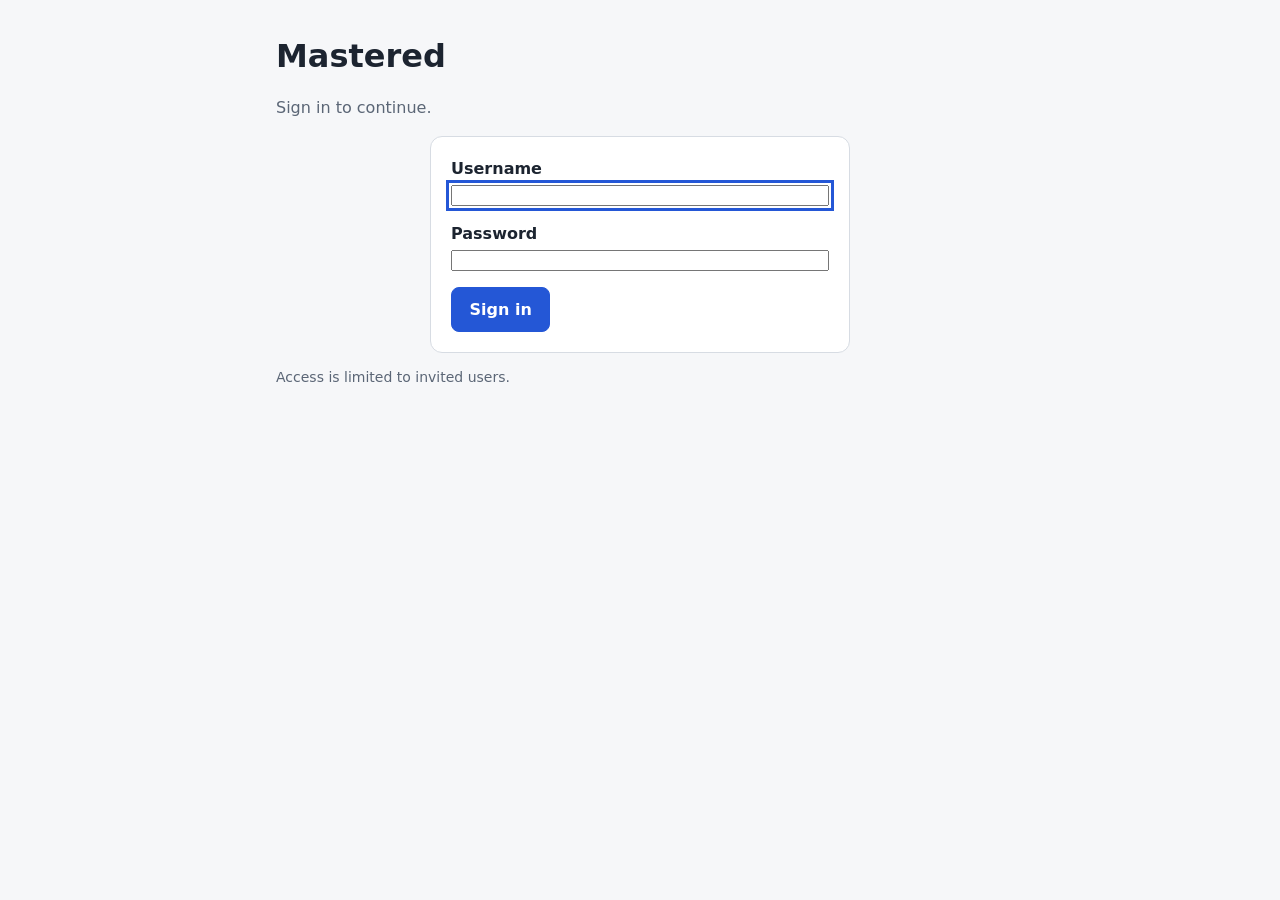
==== web/static/login.html @ 98c95085 "feat: Implement login functionality and account management UI" ====
<!doctype html>
<html lang="en">
<head>
<meta charset="utf-8">
<meta name="viewport" content="width=device-width, initial-scale=1">
<meta name="color-scheme" content="light dark">
<title>Sign in - Mastered</title>
<link rel="stylesheet" href="style.css">
<script src="login.js" defer></script>
</head>
<body>
<header class="site-header">
  <h1>Mastered</h1>
  <p>Sign in to continue.</p>
</header>
<main>
  <form id="login-form" class="login" novalidate>
    <div class="field">
      <label for="username">Username</label>
      <input id="username" name="username" type="text" autocomplete="username" autocapitalize="none" spellcheck="false" maxlength="64" required>
    </div>
    <div class="field">
      <label for="password">Password</label>
      <input id="password" name="password" type="password" autocomplete="current-password" maxlength="256" required>
    </div>
    <p id="login-message" class="form-error" role="alert" hidden></p>
    <button id="login-submit" type="submit" class="primary">Sign in</button>
  </form>
</main>
<footer class="site-footer">
  <p>Access is limited to invited users.</p>
</footer>
</body>
</html>
---- web/static/style.css ----
:root {
  --bg: #f6f7f9;
  --surface: #ffffff;
  --text: #1c2430;
  --muted: #5b6676;
  --border: #d7dce3;
  --accent: #2457d6;
  --accent-text: #ffffff;
  --danger: #b3261e;
  --danger-bg: #fdecea;
  --warn-bg: #fff4d6;
  --curve-target: #8a94a6;
  --curve-fit: #2457d6;
}

@media (prefers-color-scheme: dark) {
  :root {
    --bg: #12161c;
    --surface: #1b212a;
    --text: #e8ecf2;
    --muted: #9aa5b5;
    --border: #2d3644;
    --accent: #6d98ff;
    --accent-text: #0b1020;
    --danger: #ff8a80;
    --danger-bg: #3a1d1b;
    --warn-bg: #3a3118;
    --curve-target: #8a94a6;
    --curve-fit: #6d98ff;
  }
}

* {
  box-sizing: border-box;
}

[hidden] {
  display: none !important;
}

body {
  margin: 0;
  background: var(--bg);
  color: var(--text);
  font: 16px/1.5 system-ui, -apple-system, "Segoe UI", Roboto, sans-serif;
}

.site-header,
main,
.site-footer {
  max-width: 760px;
  margin: 0 auto;
  padding: 0 1rem;
}

.site-header {
  padding-top: 2rem;
}

.site-header h1 {
  margin: 0 0 0.25rem;
  font-size: 2rem;
}

.site-header p,
.site-footer p,
small,
.hint {
  color: var(--muted);
}

.site-footer {
  padding-bottom: 2rem;
  font-size: 0.875rem;
}

form,
.panel {
  background: var(--surface);
  border: 1px solid var(--border);
  border-radius: 12px;
  padding: 1.25rem;
  margin-top: 1rem;
}

.panel.error {
  border-color: var(--danger);
  background: var(--danger-bg);
}

.panel h2,
.panel h3 {
  margin-top: 0;
}

.notice {
  margin: 1rem 0 0;
  padding: 0.6rem 0.9rem;
  border-radius: 8px;
  background: var(--warn-bg);
}

.grid {
  display: grid;
  gap: 1rem;
  margin-bottom: 1rem;
}

.grid.two {
  grid-template-columns: repeat(auto-fit, minmax(260px, 1fr));
}

.field {
  display: flex;
  flex-direction: column;
  gap: 0.25rem;
}

label {
  font-weight: 600;
}

input[type="number"],
input[type="file"],
select {
  width: 100%;
  padding: 0.5rem;
  border: 1px solid var(--border);
  border-radius: 8px;
  background: var(--bg);
  color: var(--text);
  font: inherit;
}

input[type="range"] {
  width: 100%;
}

details {
  margin-bottom: 1rem;
}

summary {
  cursor: pointer;
  font-weight: 600;
  margin-bottom: 0.75rem;
}

.checks {
  display: grid;
  gap: 0.4rem;
}

.checks label {
  font-weight: 400;
}

button,
.button {
  display: inline-block;
  padding: 0.6rem 1.1rem;
  border: 1px solid var(--border);
  border-radius: 8px;
  background: var(--surface);
  color: var(--text);
  font: inherit;
  text-decoration: none;
  cursor: pointer;
}

button.primary,
.button.primary {
  border-color: var(--accent);
  background: var(--accent);
  color: var(--accent-text);
  font-weight: 600;
}

button:disabled {
  opacity: 0.5;
  cursor: not-allowed;
}

:focus-visible {
  outline: 3px solid var(--accent);
  outline-offset: 2px;
}

progress {
  width: 100%;
  height: 1.1rem;
}

.table-wrap {
  overflow-x: auto;
}

table {
  width: 100%;
  border-collapse: collapse;
  font-size: 0.95rem;
}

th,
td {
  padding: 0.4rem 0.6rem;
  border-bottom: 1px solid var(--border);
  text-align: right;
  white-space: nowrap;
}

th:first-child,
td:first-child {
  text-align: left;
}

.warnings {
  padding: 0.6rem 0.9rem 0.6rem 2rem;
  border-radius: 8px;
  background: var(--warn-bg);
}

.chart-block {
  margin: 1.5rem 0;
}

.chart-block svg {
  display: block;
  width: 100%;
  height: auto;
}

.chart-axis {
  stroke: var(--border);
  stroke-width: 1;
}

.chart-label {
  fill: var(--muted);
  font-size: 11px;
}

.chart-target {
  fill: none;
  stroke: var(--curve-target);
  stroke-width: 2;
  stroke-dasharray: 5 4;
}

.chart-fit {
  fill: none;
  stroke: var(--curve-fit);
  stroke-width: 2.5;
}

.legend {
  display: flex;
  gap: 1rem;
  font-size: 0.875rem;
  color: var(--muted);
}

.form-error {
  margin: 0 0 1rem;
  padding: 0.6rem 0.9rem;
  border-radius: 8px;
  background: var(--danger-bg);
  color: var(--danger);
}

.hint {
  margin: 0.25rem 0 1rem;
}

.player {
  margin: 1.5rem 0;
}

.player-row {
  display: flex;
  flex-wrap: wrap;
  align-items: center;
  gap: 0.75rem;
  margin-bottom: 0.75rem;
}

.player-row input[type="range"] {
  flex: 1 1 160px;
  min-width: 120px;
}

.time {
  min-width: 5.5rem;
  color: var(--muted);
  font-variant-numeric: tabular-nums;
  text-align: right;
}

.segmented {
  display: inline-flex;
}

.segmented button {
  border-radius: 0;
}

.segmented button:first-child {
  border-radius: 8px 0 0 8px;
}

.segmented button:last-child {
  border-radius: 0 8px 8px 0;
  margin-left: -1px;
}

.segmented button[aria-pressed="true"] {
  border-color: var(--accent);
  background: var(--accent);
  color: var(--accent-text);
  font-weight: 600;
}

label.inline {
  display: inline-flex;
  align-items: center;
  gap: 0.4rem;
  font-weight: 400;
}

.account {
  display: flex;
  flex-wrap: wrap;
  align-items: center;
  gap: 0.75rem;
  margin-top: 0.75rem;
  color: var(--muted);
}

.login {
  max-width: 420px;
  margin-left: auto;
  margin-right: auto;
}

.login .field {
  margin-bottom: 1rem;
}
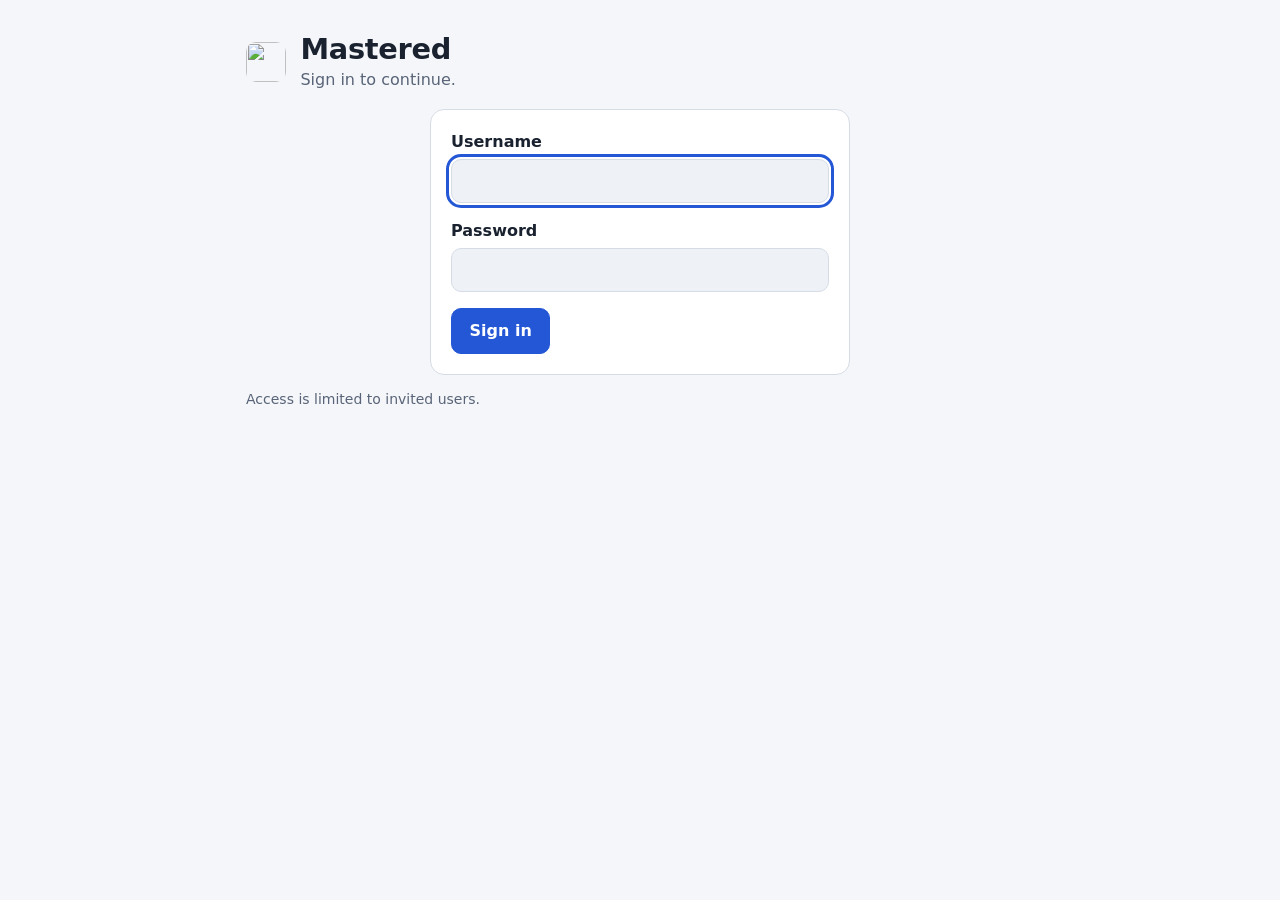
==== commit ff2349f0: "feat: Enhance login page structure and improve UI elements for better user experience" ====
--- a/web/static/login.html
+++ b/web/static/login.html
@@ -2,18 +2,25 @@
 <html lang="en">
 <head>
 <meta charset="utf-8">
-<meta name="viewport" content="width=device-width, initial-scale=1">
+<meta name="viewport" content="width=device-width, initial-scale=1, viewport-fit=cover">
 <meta name="color-scheme" content="light dark">
+<link rel="icon" href="/favicon.svg" type="image/svg+xml">
 <title>Sign in - Mastered</title>
+<script src="theme.js"></script>
 <link rel="stylesheet" href="style.css">
 <script src="login.js" defer></script>
 </head>
 <body>
 <header class="site-header">
-  <h1>Mastered</h1>
-  <p>Sign in to continue.</p>
+  <div class="brand">
+    <img class="logo" src="/favicon.svg" alt="" width="40" height="40">
+    <div class="brand-text">
+      <h1>Mastered</h1>
+      <p>Sign in to continue.</p>
+    </div>
+  </div>
 </header>
-<main>
+<main class="shell">
   <form id="login-form" class="login" novalidate>
     <div class="field">
       <label for="username">Username</label>
--- a/web/static/style.css
+++ b/web/static/style.css
@@ -1,32 +1,48 @@
 :root {
-  --bg: #f6f7f9;
-  --surface: #ffffff;
-  --text: #1c2430;
-  --muted: #5b6676;
-  --border: #d7dce3;
-  --accent: #2457d6;
-  --accent-text: #ffffff;
-  --danger: #b3261e;
-  --danger-bg: #fdecea;
-  --warn-bg: #fff4d6;
-  --curve-target: #8a94a6;
-  --curve-fit: #2457d6;
-}
-
-@media (prefers-color-scheme: dark) {
+  color-scheme: dark;
+  --bg: #0e1116;
+  --surface: #171c24;
+  --surface-2: #1e2530;
+  --text: #e9edf3;
+  --muted: #9ba6b6;
+  --border: #2a3342;
+  --accent: #6ea0ff;
+  --accent-strong: #4a82f5;
+  --accent-text: #08101f;
+  --good: #4cc38a;
+  --danger: #ff8a80;
+  --danger-bg: #3a1d1b;
+  --warn-bg: #3a3118;
+  --curve-target: #9ba6b6;
+  --curve-fit: #6ea0ff;
+  --curve-input: #8a94a6;
+  --curve-reference: #f0b35a;
+  --wave-back: #3a4558;
+  --wave-front: #6ea0ff;
+}
+
+@media (prefers-color-scheme: light) {
   :root {
-    --bg: #12161c;
-    --surface: #1b212a;
-    --text: #e8ecf2;
-    --muted: #9aa5b5;
-    --border: #2d3644;
-    --accent: #6d98ff;
-    --accent-text: #0b1020;
-    --danger: #ff8a80;
-    --danger-bg: #3a1d1b;
-    --warn-bg: #3a3118;
-    --curve-target: #8a94a6;
-    --curve-fit: #6d98ff;
+    color-scheme: light;
+    --bg: #f4f6f9;
+    --surface: #ffffff;
+    --surface-2: #eef1f6;
+    --text: #1a2230;
+    --muted: #596478;
+    --border: #d6dce6;
+    --accent: #2457d6;
+    --accent-strong: #1b45b0;
+    --accent-text: #ffffff;
+    --good: #12805a;
+    --danger: #b3261e;
+    --danger-bg: #fdecea;
+    --warn-bg: #fff4d6;
+    --curve-target: #6b7587;
+    --curve-fit: #2457d6;
+    --curve-input: #7b8598;
+    --curve-reference: #c27a0e;
+    --wave-back: #c3cbd9;
+    --wave-front: #2457d6;
   }
 }
 
@@ -42,13 +58,13 @@
   margin: 0;
   background: var(--bg);
   color: var(--text);
-  font: 16px/1.5 system-ui, -apple-system, "Segoe UI", Roboto, sans-serif;
+  font: 16px/1.55 system-ui, -apple-system, "Segoe UI", Roboto, "Helvetica Neue", sans-serif;
 }
 
 .site-header,
 main,
 .site-footer {
-  max-width: 760px;
+  max-width: 820px;
   margin: 0 auto;
   padding: 0 1rem;
 }
@@ -57,9 +73,22 @@
   padding-top: 2rem;
 }
 
+.brand {
+  display: flex;
+  align-items: center;
+  gap: 0.9rem;
+}
+
+.logo {
+  border-radius: 10px;
+  flex: none;
+}
+
 .site-header h1 {
-  margin: 0 0 0.25rem;
-  font-size: 2rem;
+  margin: 0;
+  font-size: 1.8rem;
+  line-height: 1.2;
+  letter-spacing: -0.01em;
 }
 
 .site-header p,
@@ -69,6 +98,10 @@
   color: var(--muted);
 }
 
+.site-header p {
+  margin: 0.1rem 0 0;
+}
+
 .site-footer {
   padding-bottom: 2rem;
   font-size: 0.875rem;
@@ -78,9 +111,43 @@
 .panel {
   background: var(--surface);
   border: 1px solid var(--border);
-  border-radius: 12px;
+  border-radius: 14px;
   padding: 1.25rem;
   margin-top: 1rem;
+}
+
+form#job-form {
+  padding: 0.5rem 1.25rem 1.25rem;
+}
+
+.step {
+  padding: 1rem 0;
+  border-bottom: 1px solid var(--border);
+}
+
+details.step {
+  border-bottom: 0;
+}
+
+.step h2 {
+  display: flex;
+  align-items: center;
+  gap: 0.6rem;
+  margin: 0 0 0.9rem;
+  font-size: 1.1rem;
+}
+
+.num {
+  display: inline-flex;
+  align-items: center;
+  justify-content: center;
+  width: 1.7rem;
+  height: 1.7rem;
+  border-radius: 50%;
+  background: var(--accent);
+  color: var(--accent-text);
+  font-size: 0.9rem;
+  font-weight: 700;
 }
 
 .panel.error {
@@ -96,18 +163,18 @@
 .notice {
   margin: 1rem 0 0;
   padding: 0.6rem 0.9rem;
-  border-radius: 8px;
+  border-radius: 10px;
   background: var(--warn-bg);
 }
 
 .grid {
   display: grid;
   gap: 1rem;
-  margin-bottom: 1rem;
+  margin-bottom: 0.5rem;
 }
 
 .grid.two {
-  grid-template-columns: repeat(auto-fit, minmax(260px, 1fr));
+  grid-template-columns: repeat(auto-fit, minmax(240px, 1fr));
 }
 
 .field {
@@ -121,38 +188,123 @@
 }
 
 input[type="number"],
-input[type="file"],
+input[type="text"],
+input[type="password"],
 select {
   width: 100%;
-  padding: 0.5rem;
+  padding: 0.55rem 0.65rem;
   border: 1px solid var(--border);
-  border-radius: 8px;
-  background: var(--bg);
+  border-radius: 10px;
+  background: var(--surface-2);
   color: var(--text);
   font: inherit;
 }
 
 input[type="range"] {
   width: 100%;
-}
-
-details {
-  margin-bottom: 1rem;
+  accent-color: var(--accent);
+}
+
+input[type="checkbox"] {
+  accent-color: var(--accent);
+  width: 1.05rem;
+  height: 1.05rem;
+}
+
+.file-input {
+  position: absolute;
+  width: 1px;
+  height: 1px;
+  opacity: 0;
+  overflow: hidden;
+  pointer-events: none;
+}
+
+.dropzone {
+  display: flex;
+  flex-direction: column;
+  justify-content: center;
+  gap: 0.2rem;
+  min-height: 7.5rem;
+  padding: 1rem;
+  border: 2px dashed var(--border);
+  border-radius: 12px;
+  background: var(--surface-2);
+  font-weight: 400;
+  text-align: center;
+  cursor: pointer;
+  transition: border-color 0.15s, background 0.15s;
+}
+
+.dropzone:hover,
+.dropzone.drag {
+  border-color: var(--accent);
+}
+
+.dropzone.filled {
+  border-style: solid;
+  border-color: var(--good);
+}
+
+.file-input:focus-visible + .dropzone,
+.field:focus-within .dropzone {
+  outline: 3px solid var(--accent);
+  outline-offset: 2px;
+}
+
+.drop-title {
+  font-weight: 700;
+}
+
+.drop-name {
+  overflow-wrap: anywhere;
+}
+
+.drop-hint {
+  color: var(--muted);
+  font-size: 0.875rem;
+}
+
+.chips {
+  display: flex;
+  flex-wrap: wrap;
+  gap: 0.5rem;
+}
+
+.chip {
+  padding: 0.4rem 0.85rem;
+  border-radius: 999px;
+}
+
+.chip[aria-pressed="true"] {
+  border-color: var(--accent);
+  background: var(--accent);
+  color: var(--accent-text);
+  font-weight: 600;
 }
 
 summary {
   cursor: pointer;
-  font-weight: 600;
-  margin-bottom: 0.75rem;
+  font-weight: 700;
+  padding: 0.25rem 0 0.75rem;
 }
 
 .checks {
   display: grid;
-  gap: 0.4rem;
+  gap: 0.5rem;
+  margin-top: 0.75rem;
 }
 
 .checks label {
+  display: flex;
+  align-items: center;
+  gap: 0.5rem;
   font-weight: 400;
+}
+
+.checks .with-input input[type="number"] {
+  width: 5.5rem;
+  padding: 0.25rem 0.4rem;
 }
 
 button,
@@ -160,12 +312,18 @@
   display: inline-block;
   padding: 0.6rem 1.1rem;
   border: 1px solid var(--border);
-  border-radius: 8px;
-  background: var(--surface);
+  border-radius: 10px;
+  background: var(--surface-2);
   color: var(--text);
   font: inherit;
+  text-align: center;
   text-decoration: none;
   cursor: pointer;
+}
+
+button:hover:not(:disabled),
+.button:hover {
+  border-color: var(--accent);
 }
 
 button.primary,
@@ -173,7 +331,18 @@
   border-color: var(--accent);
   background: var(--accent);
   color: var(--accent-text);
-  font-weight: 600;
+  font-weight: 700;
+}
+
+button.primary:hover:not(:disabled),
+.button.primary:hover {
+  background: var(--accent-strong);
+  border-color: var(--accent-strong);
+}
+
+.wide {
+  width: 100%;
+  margin-top: 1rem;
 }
 
 button:disabled {
@@ -188,7 +357,90 @@
 
 progress {
   width: 100%;
-  height: 1.1rem;
+  height: 0.9rem;
+  accent-color: var(--accent);
+}
+
+.steps-list {
+  display: flex;
+  flex-wrap: wrap;
+  gap: 0.4rem 1rem;
+  margin: 0 0 1rem;
+  padding: 0;
+  list-style: none;
+  color: var(--muted);
+}
+
+.steps-list li::before {
+  content: "○ ";
+}
+
+.steps-list li.done {
+  color: var(--good);
+}
+
+.steps-list li.done::before {
+  content: "● ";
+}
+
+.steps-list li.current {
+  color: var(--text);
+  font-weight: 700;
+}
+
+.steps-list li.current::before {
+  content: "◐ ";
+}
+
+.hero {
+  display: flex;
+  flex-wrap: wrap;
+  align-items: center;
+  justify-content: space-between;
+  gap: 1rem;
+}
+
+.hero h2 {
+  margin-bottom: 0.2rem;
+}
+
+.hero .hint {
+  margin: 0;
+}
+
+.stats {
+  display: grid;
+  grid-template-columns: repeat(auto-fit, minmax(170px, 1fr));
+  gap: 0.75rem;
+  margin-top: 1rem;
+}
+
+.stat {
+  padding: 0.9rem 1rem;
+  border: 1px solid var(--border);
+  border-radius: 12px;
+  background: var(--surface);
+}
+
+.stat .label {
+  color: var(--muted);
+  font-size: 0.85rem;
+}
+
+.stat .value {
+  font-size: 1.45rem;
+  font-weight: 700;
+  font-variant-numeric: tabular-nums;
+  overflow-wrap: anywhere;
+}
+
+.stat .sub {
+  color: var(--muted);
+  font-size: 0.85rem;
+}
+
+.stat.good .value {
+  color: var(--good);
 }
 
 .table-wrap {
@@ -203,10 +455,11 @@
 
 th,
 td {
-  padding: 0.4rem 0.6rem;
+  padding: 0.45rem 0.6rem;
   border-bottom: 1px solid var(--border);
   text-align: right;
   white-space: nowrap;
+  font-variant-numeric: tabular-nums;
 }
 
 th:first-child,
@@ -215,13 +468,18 @@
 }
 
 .warnings {
-  padding: 0.6rem 0.9rem 0.6rem 2rem;
-  border-radius: 8px;
+  margin: 1rem 0 0;
+  padding: 0.7rem 1rem 0.7rem 2rem;
+  border-radius: 10px;
   background: var(--warn-bg);
 }
 
 .chart-block {
-  margin: 1.5rem 0;
+  margin: 1.25rem 0;
+}
+
+.chart-block h4 {
+  margin: 0 0 0.5rem;
 }
 
 .chart-block svg {
@@ -247,33 +505,62 @@
   stroke-dasharray: 5 4;
 }
 
-.chart-fit {
+.chart-fit,
+.chart-output {
   fill: none;
   stroke: var(--curve-fit);
   stroke-width: 2.5;
 }
 
+.chart-input {
+  fill: none;
+  stroke: var(--curve-input);
+  stroke-width: 2;
+}
+
+.chart-reference {
+  fill: none;
+  stroke: var(--curve-reference);
+  stroke-width: 2;
+  stroke-dasharray: 5 4;
+}
+
 .legend {
   display: flex;
-  gap: 1rem;
+  flex-wrap: wrap;
+  gap: 0.25rem 1rem;
   font-size: 0.875rem;
   color: var(--muted);
 }
 
 .form-error {
-  margin: 0 0 1rem;
+  margin: 1rem 0 0;
   padding: 0.6rem 0.9rem;
-  border-radius: 8px;
+  border-radius: 10px;
   background: var(--danger-bg);
   color: var(--danger);
 }
 
 .hint {
-  margin: 0.25rem 0 1rem;
-}
-
-.player {
-  margin: 1.5rem 0;
+  margin: 0.25rem 0 0.75rem;
+}
+
+.hint:empty {
+  display: none;
+}
+
+.wave-wrap {
+  margin: 0.5rem 0 0.75rem;
+}
+
+.wave {
+  display: block;
+  width: 100%;
+  height: 120px;
+  border-radius: 10px;
+  background: var(--surface-2);
+  cursor: pointer;
+  touch-action: none;
 }
 
 .player-row {
@@ -305,11 +592,11 @@
 }
 
 .segmented button:first-child {
-  border-radius: 8px 0 0 8px;
+  border-radius: 10px 0 0 10px;
 }
 
 .segmented button:last-child {
-  border-radius: 0 8px 8px 0;
+  border-radius: 0 10px 10px 0;
   margin-left: -1px;
 }
 
@@ -317,7 +604,7 @@
   border-color: var(--accent);
   background: var(--accent);
   color: var(--accent-text);
-  font-weight: 600;
+  font-weight: 700;
 }
 
 label.inline {
@@ -327,6 +614,10 @@
   font-weight: 400;
 }
 
+.keys {
+  font-size: 0.85rem;
+}
+
 .account {
   display: flex;
   flex-wrap: wrap;
@@ -345,3 +636,199 @@
 .login .field {
   margin-bottom: 1rem;
 }
+
+@media (max-width: 520px) {
+  .hero .button {
+    width: 100%;
+  }
+
+  .stat .value {
+    font-size: 1.25rem;
+  }
+}
+
+@media (prefers-reduced-motion: reduce) {
+  .dropzone {
+    transition: none;
+  }
+}
+
+.skip-link {
+  position: absolute;
+  left: 0.5rem;
+  top: -4rem;
+  z-index: 10;
+  padding: 0.5rem 0.9rem;
+  border-radius: 10px;
+  background: var(--accent);
+  color: var(--accent-text);
+  font-weight: 700;
+  text-decoration: none;
+}
+
+.skip-link:focus {
+  top: 0.5rem;
+}
+
+.summary {
+  margin-top: 1rem;
+  padding: 0.75rem 1rem;
+  border: 1px solid var(--border);
+  border-left: 4px solid var(--accent);
+  border-radius: 10px;
+  background: var(--surface-2);
+  color: var(--text);
+  font-size: 0.95rem;
+}
+
+.summary:empty {
+  display: none;
+}
+
+.saved-settings {
+  display: grid;
+  grid-template-columns: repeat(auto-fit, minmax(200px, 1fr));
+  gap: 1rem;
+  align-items: end;
+}
+
+.saved-buttons {
+  display: flex;
+  flex-wrap: wrap;
+  gap: 0.5rem;
+}
+
+.notes {
+  margin: 1rem 0 0;
+  padding: 0.7rem 1rem 0.7rem 2rem;
+  border-radius: 10px;
+  background: var(--surface-2);
+  border: 1px solid var(--border);
+}
+
+.export-list {
+  display: grid;
+  gap: 0.5rem;
+  margin: 0.75rem 0 0;
+  padding: 0;
+  list-style: none;
+}
+
+.export-list li {
+  display: flex;
+  flex-wrap: wrap;
+  align-items: center;
+  justify-content: space-between;
+  gap: 0.5rem 1rem;
+  padding: 0.6rem 0.8rem;
+  border: 1px solid var(--border);
+  border-radius: 10px;
+  background: var(--surface-2);
+  font-size: 0.92rem;
+}
+
+.links {
+  display: flex;
+  flex-wrap: wrap;
+  gap: 0.5rem;
+  margin: 1rem 0 0;
+}
+
+.links .button {
+  padding: 0.45rem 0.8rem;
+  font-size: 0.92rem;
+}
+
+#export-button {
+  margin-top: 0.25rem;
+}
+
+select:disabled {
+  opacity: 0.6;
+}
+
+.chip:disabled {
+  text-decoration: line-through;
+}
+
+#batch-list {
+  margin-top: 0.25rem;
+}
+
+.dropzone .drop-name {
+  max-height: 6.5rem;
+  overflow-y: auto;
+}
+
+@media (pointer: coarse) {
+  button,
+  .button,
+  select,
+  input[type="number"],
+  input[type="text"] {
+    min-height: 2.75rem;
+  }
+
+  input[type="checkbox"] {
+    width: 1.35rem;
+    height: 1.35rem;
+  }
+
+  .checks label {
+    min-height: 2.75rem;
+  }
+
+  .player-row input[type="range"] {
+    min-height: 2.5rem;
+  }
+}
+
+@media (max-width: 640px) {
+  .site-header {
+    padding-top: 1.25rem;
+  }
+
+  .site-header h1 {
+    font-size: 1.5rem;
+  }
+
+  form#job-form {
+    padding: 0.25rem 0.9rem 1rem;
+  }
+
+  .panel {
+    padding: 1rem;
+  }
+
+  .stats {
+    grid-template-columns: repeat(2, 1fr);
+  }
+
+  .player-row {
+    gap: 0.5rem;
+  }
+
+  .segmented button {
+    flex: 1;
+  }
+
+  .segmented {
+    width: 100%;
+  }
+
+  .export-list li .button,
+  #export-button,
+  #download {
+    width: 100%;
+  }
+
+  .links .button {
+    flex: 1 1 45%;
+  }
+}
+
+@media (max-width: 380px) {
+  .stats {
+    grid-template-columns: 1fr;
+  }
+}
